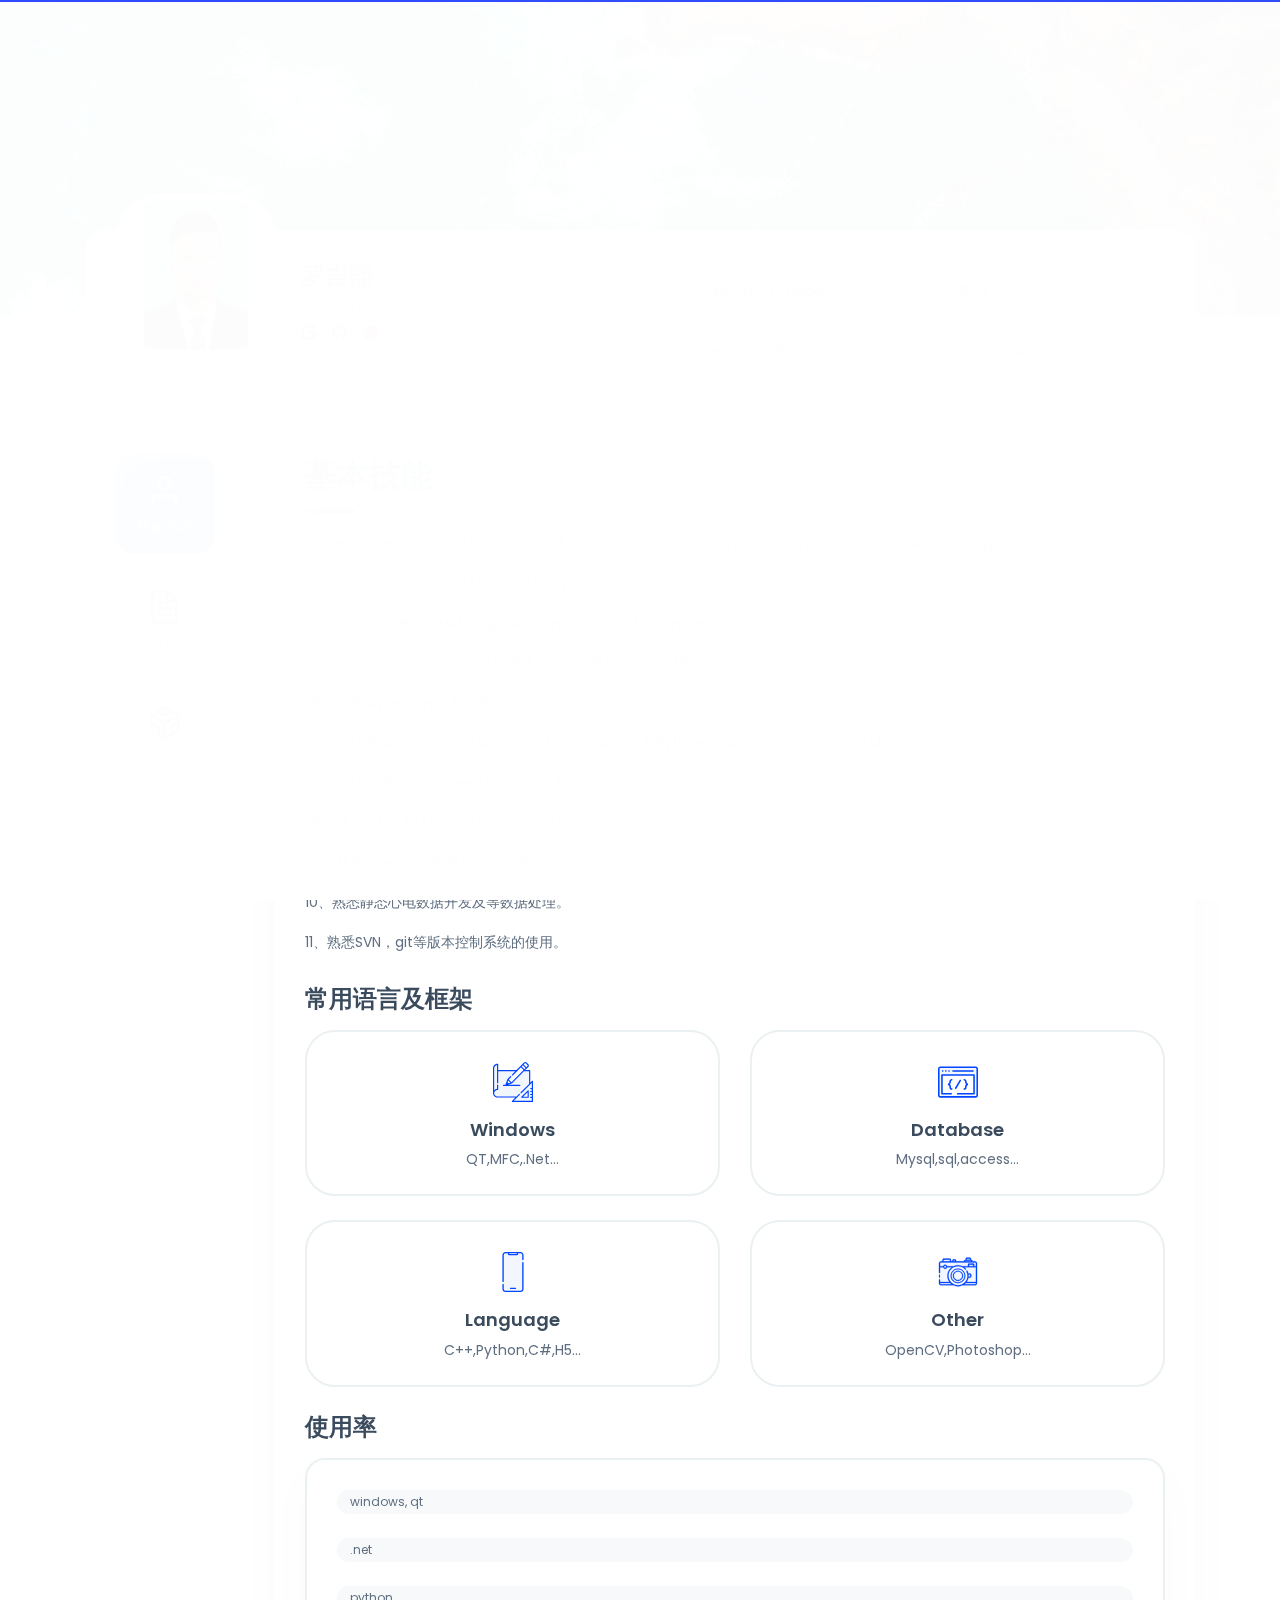
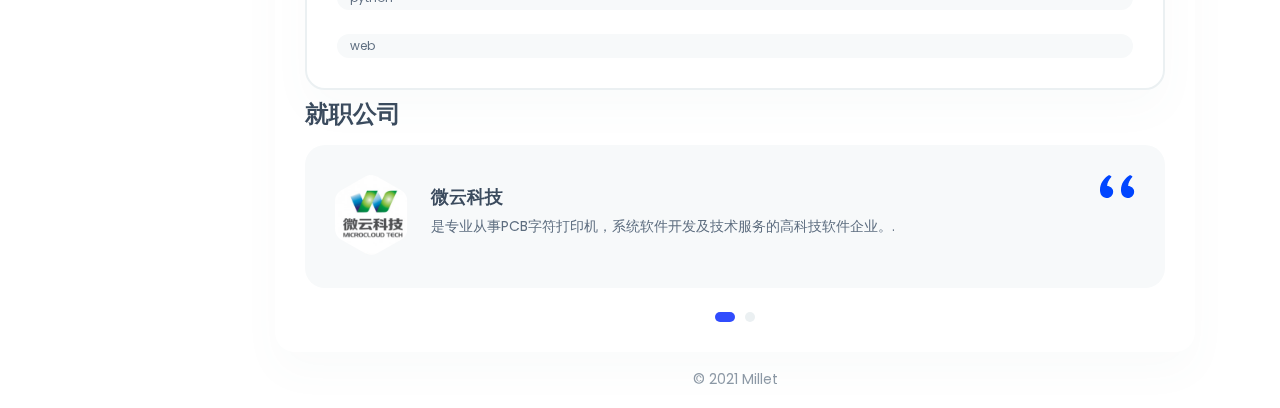
==== index.html @ 0f030f00 "update" ====
﻿<!DOCTYPE html>
<html lang="en">

<head>
    <meta charset="utf-8" />
    <title>罗吉熙的简历</title>

	<!-- Meta Data -->
	<meta http-equiv="X-UA-Compatible" content="IE=edge">
	<meta name="viewport" content="width=device-width, initial-scale=1, shrink-to-fit=no">
	<meta name="format-detection" content="telephone=no"/>
    <meta name="format-detection" content="address=no"/>
    <meta name="author" content="ArtTemplate" />
    <meta name="description" content="vCard" />

    <!-- Twitter data -->
    <meta name="twitter:card" content="summary_large_image">
    <meta name="twitter:site" content="@ArtTemplates">
    <meta name="twitter:title" content="vCard">
    <meta name="twitter:description" content="vCard">
    <meta name="twitter:image" content="assets/images/social.jpg">

    <!-- Open Graph data -->
    <meta property="og:title" content="ArtTemplate" />
    <meta property="og:type" content="website" />
    <meta property="og:url" content="your url website" />
    <meta property="og:image" content="assets/images/social.jpg" />
    <meta property="og:description" content="vCard" />
    <meta property="og:site_name" content="vCard" />

	<!-- Favicons -->
	<link rel="apple-touch-icon" sizes="144x144" href="assets/images/favicons/apple-touch-icon-144x144.png">
	<link rel="apple-touch-icon" sizes="114x114" href="assets/images/favicons/apple-touch-icon-114x114.png">
	<link rel="apple-touch-icon" sizes="72x72" href="assets/images/favicons/apple-touch-icon-72x72.png">
	<link rel="apple-touch-icon" sizes="57x57" href="assets/images/favicons/apple-touch-icon-57x57.png">
	<link rel="shortcut icon" href="assets/images/favicons/favicon.png" type="image/png">

    <!-- Styles -->
	<link rel="stylesheet" type="text/css" href="assets/styles/style.css"/>
    
    <link rel="stylesheet" type="text/css" href="assets/demo/style-demo.css"/>
	
</head>
<body>
    <!-- Preloader -->
    <div class="preloader">
	    <div class="preloader__wrap">
		    <div class="circle-pulse">
                <div class="circle-pulse__1"></div>
                <div class="circle-pulse__2"></div>
            </div>
		    <div class="preloader__progress"><span></span></div>
		</div>
	</div>

    <main class="main">
	    <!-- Header Image -->
		<div class="header-image">
		    <div class="js-parallax" style="background-image: url(assets/img/image_header.jpg);"></div>
		</div>
		
	    <div class="container gutter-top">
		    <!-- Header -->
		    <header class="header box">
			    <div class="header__left">
				    <div class="header__photo">
					    <img class="header__photo-img" src="assets/img/main-photo.svg" alt="罗吉熙头像">
					</div>
					<div class="header__base-info">
					    <h4 class="title titl--h4">罗吉熙</h4>
						<div class="status">研发工程师</div>
						<ul class="header__social">
						    <li><a href="https://gitee.com/guidoluo0521"><i class="font-icon icon-gitee"></i></a></li>
						    <li><a href="https://github.com/GuidoLuo0521"><i class="font-icon icon-my-github"></i></a></li>
							<li><a href="https://blog.csdn.net/qq_32735535"><i class="font-icon icon-csdn"></i></a></li>
						</ul>
					</div>
				</div>
				<div class="header__right">
				    <ul class="header__contact">
					    <li><span class="overhead">Email</span>447459623@qq.com</li>
						<li><span class="overhead">Phone</span>+8615823159025</li>
					</ul>
					<ul class="header__contact">
					    <li><span class="overhead">Birthday</span>1994</li>
						<li><span class="overhead">Location</span>中国重庆渝北区</li>
					</ul>
				</div>
			</header>
			
		    <div class="row sticky-parent">
			    <!-- Sidebar nav -->
                <aside class="col-12 col-md-12 col-lg-2">
				    <div class="sidebar box sticky-column">
	                    <ul class="nav">
                            <li class="nav__item"><a class="active" href="index.html"><i class="icon-user"></i>简单介绍</a></li>
							<li class="nav__item"><a href="resume.html"><i class="icon-file-text"></i>教育经历</a></li>
                            <li class="nav__item"><a href="works.html"><i class="icon-codesandbox"></i>工作经历</a></li>
							</a></li>
                        </ul>
					</div>
		        </aside>
		        
				<!-- Content -->
		        <div class="col-12 col-md-12 col-lg-10">
				    <div class="box box-content">
					    <!-- About -->
						<div class="pb-0 pb-sm-2">
							<h1 class="title title--h1 first-title title__separate">基本技能</h1>
							<p>01、熟悉windows进程/线程技术、异步通信机制及原理、内存管理，能深入理解Windows窗口，网络编程、消息机制。
							</p>
							<p>02、熟悉各种常用的数据结构如，并且了解其原理。</p>
							<p>03、熟练掌握MFC，.Net，Asp.net core，Qt，WPF，Winform等框架。
							</p>
							<p>04、熟悉常用的软件架构，设计模式，如工厂模式，适配器模式等。
							</p>
							<p>05、熟悉Mysql，sql等数据库的使用，包括触发器等。
							</p>
							<p>06、熟练掌握C++语言，C#语言，了解面向对象，了解Python，XML，JSON，CSS，HTML，JS。
							</p>
							<p>07、熟练使用VS，Qt creator等开发工具。
							</p>
							<p>08、熟悉C/S，B/S架构，MYSQL，SQL开发。
							</p>
							<p>09、熟悉opencv及图像处理二次开发。
							</p>
							<p>10、熟悉静态心电数据开发及等数据处理。
							</p>
							<p>11、熟悉SVN，git等版本控制系统的使用。
							</p>
						</div>
						
						<!-- What -->
						<div class="mt-1">
						    <h2 class="title title--h3">常用语言及框架</h2>
							<div class="row">
							    <!-- Case Item -->
							    <div class="col-12 col-lg-6">
							        <div class="case-item">
									    <img class="case-item__icon" src="assets/icons/icon-design.svg" alt="" />
										<div>
									        <h3 class="title title--h4">Windows</h3>
										    <p class="case-item__caption">QT,MFC,.Net...</p>
										</div>	
									</div>
								</div>
								
								<!-- Case Item -->
								<div class="col-12 col-lg-6">
							        <div class="case-item">
									    <img class="case-item__icon" src="assets/icons/icon-dev.svg" alt="" />
										<div>
									        <h3 class="title title--h4">Database</h3>
										    <p class="case-item__caption">Mysql,sql,access...</p>
										</div>
									</div>
								</div>
								
								<!-- Case Item -->
								<div class="col-12 col-lg-6">
								    <div class="case-item">
								        <img class="case-item__icon" src="assets/icons/icon-app.svg" alt="" />
										<div>
											<h3 class="title title--h4">Language</h3>
									        <p class="case-item__caption">C++,Python,C#,H5...</p>
										</div>
								   </div>
								</div>
								
								<!-- Case Item -->
								<div class="col-12 col-lg-6">
								    <div class="case-item">
									    <img class="case-item__icon" src="assets/icons/icon-photo.svg" alt="" />
										<div>
									        <h3 class="title title--h4">Other</h3>
										    <p class="case-item__caption">OpenCV,Photoshop...</p>
										</div>
									</div>
								</div>
							</div>	
						</div>
						
						
						<!-- Skills -->
						<div class="row">
							<div class="col-12">
								<h2 class="title title--h3">使用率</h2>
								<div class="box box__border">
									<!-- Progress -->
									<div class="progress">
										<div class="progress-bar" role="progressbar" aria-valuenow="90" aria-valuemin="0" aria-valuemax="100">
											<div class="progress-text"><span>C++</span><span>90%</span></div>
										</div>
										<div class="progress-text"><span>windows, qt</span></div>
									</div>

									<!-- Progress -->
									<div class="progress">
										<div class="progress-bar" role="progressbar" aria-valuenow="75" aria-valuemin="0" aria-valuemax="100">
											<div class="progress-text"><span>C#</span><span>75%</span></div>
										</div>
										<div class="progress-text"><span>.net</span></div>
									</div>

									<!-- Progress -->
									<div class="progress">
										<div class="progress-bar" role="progressbar" aria-valuenow="60" aria-valuemin="0" aria-valuemax="100">
											<div class="progress-text"><span>python</span><span>60%</span></div>
										</div>
										<div class="progress-text"><span>python</span></div>
									</div>

									<!-- Progress -->
									<div class="progress">
										<div class="progress-bar" role="progressbar" aria-valuenow="60" aria-valuemin="0" aria-valuemax="100">
											<div class="progress-text"><span>html,css,js</span><span>60%</span></div>
										</div>
										<div class="progress-text"><span>web</span></div>
									</div>

								</div>
							</div>
						</div>
					
						
						<!-- Testimonials -->
						<div class="mt-2">
						    <h2 class="title title--h3">就职公司</h2>
						    <div class="swiper-container js-carousel-review">
                                <div class="swiper-wrapper">
								    <!-- Item review -->
                                    <div class="swiper-slide review-item">
										<svg class="avatar avatar--80" viewBox="0 0 84 84">
                                            <g class="avatar__hexagon">
                                                <image xlink:href="assets/img/weiyun.png" height="100%" width="100%" />
                                            </g>
                                        </svg>
										<div class="review-item__textbox">
											<h4 class="title title--h5">微云科技</h4>
											<p class="review-item__caption">是专业从事PCB字符打印机，系统软件开发及技术服务的高科技软件企业。.</p>
									    </div>
									</div>
									
									<!-- Item review -->
                                    <div class="swiper-slide review-item">
										<svg class="avatar avatar--80" viewBox="0 0 84 84">
                                            <g class="avatar__hexagon">
                                                <image xlink:href="assets/img/koanruler.png" height="100%" width="100%" />
                                            </g>
                                        </svg>
										<div class="review-item__textbox">
											<h4 class="title title--h5">康如来科技</h4>
											<p class="review-item__caption">专注于医疗设备开发、制造、销售和服务的高科技企业，国家认定的双软企业，是重庆国家生物产业基地核心企业、重庆医疗器械产业技术创新战略联盟成员单位、中国远程心电监护联盟发起单位。</p>
										</div>
									</div>

                                </div>
    
                                <div class="swiper-pagination"></div>
                            </div>
						</div>
					
					</div>
					
					<!-- Footer -->
					<footer class="footer">© 2021 Millet</footer>
		        </div>
			</div>
		</div>	
    </main>

    <!-- SVG masks -->
    <svg class="svg-defs">
        <clipPath id="avatar-box">
            <path d="M1.85379 38.4859C2.9221 18.6653 18.6653 2.92275 38.4858 1.85453 56.0986.905299 77.2792 0 94 0c16.721 0 37.901.905299 55.514 1.85453 19.821 1.06822 35.564 16.81077 36.632 36.63137C187.095 56.0922 188 77.267 188 94c0 16.733-.905 37.908-1.854 55.514-1.068 19.821-16.811 35.563-36.632 36.631C131.901 187.095 110.721 188 94 188c-16.7208 0-37.9014-.905-55.5142-1.855-19.8205-1.068-35.5637-16.81-36.63201-36.631C.904831 131.908 0 110.733 0 94c0-16.733.904831-37.9078 1.85379-55.5141z"/>
        </clipPath>
        <clipPath id="avatar-hexagon">
             <path d="M0 27.2891c0-4.6662 2.4889-8.976 6.52491-11.2986L31.308 1.72845c3.98-2.290382 8.8697-2.305446 12.8637-.03963l25.234 14.31558C73.4807 18.3162 76 22.6478 76 27.3426V56.684c0 4.6805-2.5041 9.0013-6.5597 11.3186L44.4317 82.2915c-3.9869 2.278-8.8765 2.278-12.8634 0L6.55974 68.0026C2.50414 65.6853 0 61.3645 0 56.684V27.2891z"/>
        </clipPath>		
    </svg>
	
    <div class="back-to-top"></div>
    
	 
	
	<!-- JavaScripts -->
	<script src="assets/js/jquery-3.4.1.min.js"></script>
	<script src="assets/js/plugins.min.js"></script>
    <script src="assets/js/common.js"></script>
	
	<script src="assets/demo/plugins-demo.js"></script>
</body>
</html>
---- assets/styles/style.css ----
/* ------------------------------------------------
 Author: ArtStyles (Art)
 更多模板：http://www.bootstrapmb.com/
 Template Name: vCard 3
 version: 1.0.0
------------------------------------------------ */
/* ------------------------------------------------

 - General Styles
 - Typography
 - Preloader
 - Form
 - Button
 - Preloader
 - Header
 - Sections
 - Navbar
 - Footer
 - Cases
 - Clients
 - Contact
 - Single post
 - Footer
 - Contact
 - Portfolio
 - News
 - Single news
 - Testimonials
 - Timeline
 - Other
 
------------------------------------------------ */
@import url(vendors/bootstrap.min.css);
@import url(vendors/swiper.min.css);
@import url(../icons/style.css);
@import url("https://fonts.googleapis.com/css2?family=Poppins:ital,wght@0,400;0,500;0,600;1,400;1,500;1,600&display=swap");
/* -----------------------------------------------------------------
    - General Styles
----------------------------------------------------------------- */
*,
::before,
::after {
  background-repeat: no-repeat;
  box-sizing: border-box;
}

html {
  font-size: 1rem;
  -webkit-overflow-scrolling: touch;
  -webkit-box-sizing: border-box;
  box-sizing: border-box;
  -ms-overflow-x: hidden;
}

body, html {
  -webkit-text-size-adjust: 100%;
}

body {
  background: linear-gradient(145.44deg, #F2F4FA 0%, #FAFBFC 100%);
  background-repeat: no-repeat;
  background-attachment: fixed;
  color: #5E6E80;
  font-family: "Poppins", sans-serif;
  font-weight: 400;
  font-size: 0.875rem;
  line-height: 1.7;
  min-height: 100vh;
  overflow-x: hidden;
  -ms-overflow-style: scrollbar;
  -webkit-font-smoothing: antialiased;
}
@media only screen and (max-width: 580px) {
  body {
    line-height: 1.6;
  }
}

html.is-scroll-disabled body {
  height: 100vh;
  overflow: hidden;
}

@media all and (-ms-high-contrast: none), (-ms-high-contrast: active) {
  html.is-scroll-disabled {
    overflow: hidden;
  }
}
.no-scroll {
  overflow: hidden;
  -ms-overflow-style: none;
}

.no-scroll-height {
  overflow-x: hidden;
}

.svg-defs {
  position: absolute;
  height: 0;
  width: 0;
}

.bg-triangles {
  background-image: url(../images/triangles-top.svg), url(../images/triangles-bottom.svg), linear-gradient(145.44deg, #F2F4FA 0%, #FAFBFC 100%);
  background-position: left top, right bottom;
  background-repeat: no-repeat;
  background-size: inherit;
}
@media only screen and (max-width: 580px) {
  .bg-triangles {
    background-size: contain;
  }
}

/* -----------------------------------------------------------------
    - Typography
----------------------------------------------------------------- */
h1, h2, h3, h4, h5, h6 {
  color: #3B4B5E;
  font-family: "Poppins", sans-serif;
  font-weight: 600;
  line-height: 1.3;
}

.title--h1 {
  font-size: 2rem;
  margin-bottom: 1.3rem;
}
@media only screen and (max-width: 580px) {
  .title--h1 {
    font-size: 1.75rem;
    margin-bottom: 1rem;
  }
}
.title--h2 {
  font-size: 1.625rem;
}
@media only screen and (max-width: 580px) {
  .title--h2 {
    font-size: 1.375rem;
  }
}
.title--h3 {
  font-size: 1.5rem;
  margin-bottom: 1rem;
}
@media only screen and (max-width: 580px) {
  .title--h3 {
    font-size: 1.125rem;
  }
}
.title--h4 {
  font-size: 1.125rem;
}
@media only screen and (max-width: 580px) {
  .title--h4 {
    font-size: 1rem;
  }
}
.title--h5 {
  font-size: 1rem;
}
@media only screen and (max-width: 580px) {
  .title--h5 {
    font-size: 0.875rem;
  }
}
.title--h6 {
  font-size: 0.875rem;
}
@media only screen and (max-width: 580px) {
  .title--h6 {
    font-size: 0.75rem;
  }
}
.title--tone {
  color: #304CFD;
}
.title-icon {
  margin-right: 0.5rem;
  margin-top: -0.25rem;
  height: 1.875rem;
  width: 1.875rem;
}
@media only screen and (max-width: 580px) {
  .title-icon {
    height: 1.5625rem;
    width: 1.875rem;
  }
}
.title__separate {
  margin-bottom: 2.3125rem;
  position: relative;
}
.title__separate::before, .title__separate::after {
  content: '';
  background-color: #304CFD;
  border-radius: 0.5rem;
  height: 5px;
  position: absolute;
  bottom: -18px;
  left: 0;
  width: 3.125rem;
  z-index: 1;
}
.title__separate::after {
  background-color: #FF965D;
  width: 1rem;
}
@media only screen and (max-width: 580px) {
  .title__separate {
    margin-bottom: 1.5625rem;
  }
  .title__separate::before, .title__separate::after {
    height: 0.1875rem;
    bottom: -0.625rem;
  }
  .title__separate::before {
    width: 3rem;
  }
  .title__separate::after {
    width: 1rem;
  }
}

.weight--400 {
  font-weight: 400;
}
.weight--500 {
  font-weight: 500;
}
.weight--600 {
  font-weight: 600;
}

.overhead {
  color: rgba(94, 110, 128, 0.8);
  font-size: 0.75rem;
  display: block;
  text-transform: uppercase;
}

.block-quote {
  font-size: 1.25rem;
  font-weight: 400;
  font-style: italic;
  margin: 1.8125rem 0;
  position: relative;
  line-height: 1.6;
}
@media only screen and (max-width: 991px) {
  .block-quote {
    padding-left: 3.75rem;
  }
}
@media only screen and (max-width: 580px) {
  .block-quote {
    font-size: 1.125rem;
    margin: 0.625rem 0 1.25rem;
    padding-left: 0;
    padding-top: 2.5rem;
  }
}
.block-quote::before {
  background-image: url(../icons/icon-quote.svg);
  background-repeat: no-repeat;
  background-position: center;
  background-size: contain;
  content: '';
  height: 2.125rem;
  margin: 0 auto;
  position: absolute;
  top: 0;
  left: -54px;
  width: 2.125rem;
}
@media only screen and (max-width: 991px) {
  .block-quote::before {
    left: 0;
  }
}
@media only screen and (max-width: 580px) {
  .block-quote::before {
    right: 0;
  }
}
.block-quote__author {
  font-size: 0.875rem;
  font-style: normal;
  display: block;
  margin-top: 0.625rem;
  padding-left: 3rem;
  position: relative;
}
@media only screen and (max-width: 580px) {
  .block-quote__author {
    font-size: 0.875rem;
    margin-top: 0;
    padding-left: 2rem;
  }
}
.block-quote__author::before {
  content: '';
  background-color: #5E6E80;
  height: 1px;
  margin-bottom: auto;
  margin-top: auto;
  position: absolute;
  top: 0;
  bottom: 0;
  left: 0;
  width: 2rem;
}
@media only screen and (max-width: 580px) {
  .block-quote__author::before {
    width: 1rem;
  }
}

a {
  color: #304CFD;
  cursor: pointer;
  text-decoration: none;
  -webkit-text-decoration-skip: objects;
  transition: color 0.3s cubic-bezier(0.72, 0.16, 0.345, 0.875);
}
a:hover {
  color: #304CFD;
  outline: none;
  text-decoration: underline;
}
a.decoration--none {
  text-decoration: none;
}

img {
  max-width: 100%;
  -webkit-user-select: none;
  -moz-user-select: none;
  -ms-user-select: none;
  user-select: none;
}

iframe {
  background-color: #5E6E80;
  border: 0;
  display: block;
  height: 100%;
  width: 100%;
}

.cover {
  border-radius: 0.375rem;
  object-fit: cover;
  object-position: center;
  font-family: 'object-fit: cover; object-position: center;';
  height: 100%;
  width: 100%;
}
@media only screen and (max-width: 580px) {
  .cover {
    border-radius: 0.25rem;
  }
}

::-moz-selection {
  background: transparent;
  color: #304CFD;
}

::selection {
  background: transparent;
  color: #304CFD;
}

/* -----------------------------------------------------------------
    - Form
----------------------------------------------------------------- */
.form-control, .textarea, select,
.custom-select {
  background-color: #F7F9FA;
  border: 2px solid #F7F9FA;
  border-radius: 1.25rem;
  box-shadow: none;
  color: #5E6E80;
  font-size: inherit;
  height: auto;
  padding: 0.875rem 1.375rem 0.8125rem;
  position: relative;
  width: 100%;
  -webkit-appearance: none;
  -moz-appearance: none;
  appearance: none;
}
@media only screen and (max-width: 580px) {
  .form-control, .textarea, select,
  .custom-select {
    padding: 0.8125rem 1.375rem 0.75rem;
  }
}

.form-control:focus, .textarea:focus, select:focus,
.custom-select:focus {
  background-color: #fff;
  border: 2px solid rgba(141, 153, 166, 0.2);
  color: #5E6E80;
  box-shadow: none;
  outline: none;
}

.form-control {
  line-height: inherit;
}
@media all and (-ms-high-contrast: none), (-ms-high-contrast: active) {
  .form-control {
    line-height: 0;
  }
}
.form-control__icon {
  padding-left: 3.375rem;
}
@media only screen and (max-width: 580px) {
  .form-control__icon {
    padding-left: 2.8125rem;
  }
}

.textarea {
  border-radius: 1.25rem;
  display: block;
  padding: 0.8125rem 1.1875rem;
  resize: none;
}

.form-group {
  margin-bottom: 2rem;
  position: relative;
}
@media only screen and (max-width: 580px) {
  .form-group {
    margin-bottom: 1.6875rem;
  }
}
.form-group .font-icon {
  color: #5E6E80;
  font-size: 1.125rem;
  margin: auto 0;
  position: absolute;
  top: 0;
  bottom: 0;
  left: 38px;
  height: 1rem;
  width: 1rem;
  z-index: 1;
}
@media only screen and (max-width: 580px) {
  .form-group .font-icon {
    font-size: 1rem;
    left: 2.125rem;
  }
}

.help-block {
  position: absolute;
  font-size: 0.75rem;
  line-height: 1.4;
  padding-top: 0.3125rem;
  padding-left: 0.375rem;
}
@media only screen and (max-width: 580px) {
  .help-block {
    font-size: 0.6875rem;
  }
}

.with-errors {
  color: #FF3D57;
}

.has-error input,
.has-error textarea,
.has-error input:focus,
.has-error textarea:focus {
  border-color: #FF3D57;
}

#validator-contact {
  font-size: 0.875rem;
  margin-top: 1rem;
}

.form-control::-webkit-input-placeholder {
  color: #8D99A6;
}

.form-control::-moz-placeholder {
  color: #8D99A6;
}

.form-control:-ms-input-placeholder {
  color: #8D99A6;
}

.form-control::-ms-input-placeholder {
  color: #8D99A6;
}

.form-control::placeholder {
  color: #8D99A6;
}

input:invalid,
textarea:invalid {
  outline: none !important;
}

.custom-control-input:focus ~ .custom-control-label::before {
  box-shadow: 0 0 0 0.2rem rgba(48, 76, 253, 0.25);
}
.custom-control-input:focus:not(:checked) ~ .custom-control-label::before {
  border-color: #304CFD;
}
.custom-control-input:not(:disabled):active ~ .custom-control-label::before {
  border-color: #fff;
  background-color: transparent;
}
.custom-control-input:checked ~ .custom-control-label::before {
  border-color: #304CFD;
  background-color: #304CFD;
}

.custom-control-label {
  line-height: 1.55;
  padding-left: 0.5rem;
}
.custom-control-label::before {
  background-color: transparent;
  border: 1px solid #5E6E80;
}

select,
.custom-select {
  background: url("data:image/svg+xml,%3csvg xmlns='http://www.w3.org/2000/svg' viewBox='0 0 4 5'%3e%3cpath fill='%23fff' d='M2 0L0 2h4zm0 5L0 3h4z'/%3e%3c/svg%3e") no-repeat right 0.1rem center/10px 16px;
}
select option,
.custom-select option {
  color: #5E6E80;
}

.dropdown-menu {
  border: 0;
  border-radius: 12px;
  box-shadow: 0 0.5rem 2.5rem rgba(94, 110, 128, 0.25);
  color: #5E6E80;
  font-size: 0.9375rem;
}
.dropdown-menu::before {
  content: '';
  border-left: 0.375rem solid transparent;
  border-right: 0.375rem solid transparent;
  border-bottom: 0.375rem solid #fff;
  height: 0;
  position: absolute;
  top: -6px;
  left: 18px;
  width: 0;
}
.dropdown.dropup .dropdown-menu::before {
  border-left: 0.375rem solid transparent;
  border-right: 0.375rem solid transparent;
  border-top: 0.375rem solid #fff;
  border-bottom: 0.375rem solid transparent;
  top: auto;
  bottom: -0.75rem;
}

.tooltip-inner {
  max-width: 12.5rem;
  padding: 0.25rem 0.625rem 0.25rem;
  background-color: #5E6E80;
  border-radius: 0.25rem;
  box-shadow: 0 1rem 2rem rgba(94, 110, 128, 0.25), 0 0.125rem 1rem rgba(94, 110, 128, 0.5);
}
.tooltip.show {
  opacity: 1;
}

.bs-tooltip-top .arrow::before,
.bs-tooltip-auto[x-placement^="top"] .arrow::before {
  border-width: 0.3125rem 0.3125rem 0;
  border-top-color: #5E6E80;
}

.bs-tooltip-right .arrow::before,
.bs-tooltip-auto[x-placement^="right"] .arrow::before {
  border-width: 0.3125rem 0.3125rem 0.3125rem 0;
  border-right-color: #5E6E80;
}

.bs-tooltip-left .arrow::before,
.bs-tooltip-auto[x-placement^="left"] .arrow::before {
  border-width: 0.3125rem 0 0.3125rem 0.3125rem;
  border-left-color: #5E6E80;
}

.bs-tooltip-bottom .arrow::before,
.bs-tooltip-auto[x-placement^="bottom"] .arrow::before {
  border-width: 0 0.3125rem 0.3125rem;
  border-bottom-color: #5E6E80;
}

@media only screen and (min-width: 580px) {
  .pt-sm-6 {
    padding-top: 5rem;
  }
}

.btn {
  background-image: linear-gradient(142.17deg, #3086FF 6.66%, #304CFD 91.48%);
  box-shadow: inset -0.25rem -0.25rem 0.3125rem rgba(0, 0, 0, 0.1), inset 0.25rem 0.25rem 0.3125rem rgba(255, 255, 255, 0.23);
  border-radius: 20px;
  border: 0;
  color: #fff;
  cursor: pointer;
  font-size: 1rem;
  font-weight: 400;
  line-height: 1;
  height: 3.5rem;
  padding: 0 1.5rem;
  position: relative;
  transition: .4s ease-in-out;
  white-space: nowrap;
}
.btn:hover {
  color: #fff;
  box-shadow: none;
  opacity: .9;
}
.btn .font-icon {
  margin-right: 0.375rem;
}
.btn.disabled {
  pointer-events: none;
}
.btn.disabled:hover {
  opacity: .9;
}
.btn.disabled:hover {
  opacity: .9;
}

button:focus {
  outline: none;
}

/* -----------------------------------------------------------------
    - Preloader
----------------------------------------------------------------- */
.preloader {
  display: flex;
  align-items: center;
  justify-content: center;
  background-color: #fff;
  position: fixed;
  top: 0;
  left: 0;
  width: 100%;
  height: 100%;
  overflow: hidden;
  text-align: center;
  z-index: 1106;
  opacity: 1;
}
.preloader > * {
  min-width: 0;
}
.preloader__wrap {
  width: 100%;
  max-width: 9.375rem;
}
.preloader__progress {
  background: #fff;
  height: 0.125rem;
  position: absolute;
  top: 0;
  left: 0;
  overflow: hidden;
  width: 100%;
}
.preloader__progress span {
  background: #304CFD;
  position: absolute;
  top: 0;
  left: 0;
  height: 100%;
  width: 0;
}

.circle-pulse > * {
  position: absolute;
  top: 50%;
  left: 50%;
  border-radius: 50%;
  box-sizing: border-box;
  transform: scale(0);
  animation: pulse 1.6s linear infinite;
}

.circle-pulse__1 {
  width: 6rem;
  height: 6rem;
  margin-top: -3rem;
  margin-left: -3rem;
  background-color: #304CFD;
}

.circle-pulse__2 {
  width: 4.8rem;
  height: 4.8rem;
  margin-top: -2.4rem;
  margin-left: -2.4rem;
  background-color: rgba(48, 76, 253, 0.7);
  animation-delay: -0.8s;
}

@keyframes pulse {
  0% {
    transform: scale(0, 0);
    opacity: 1;
  }
  100% {
    transform: scale(1, 1);
    opacity: 0;
  }
}
/* -----------------------------------------------------------------
    - Header
----------------------------------------------------------------- */
.header-image {
  height: 19.75rem;
  position: absolute;
  top: 0;
  left: 0;
  width: 100%;
}

.header {
  display: flex;
  margin-bottom: 1.875rem;
}
.header > * {
  min-width: 0;
}
@media only screen and (max-width: 991px) {
  .header {
    flex-direction: column;
  }
}
@media only screen and (max-width: 580px) {
  .header {
    margin-bottom: 0.9375rem;
  }
}
.header__left {
  display: flex;
  align-items: start;
  flex: 0 0 50%;
  padding-right: 1.875rem;
  position: relative;
}
.header__left > * {
  min-width: 0;
}
.header__left::before {
  content: '';
  background-color: #EBF0F2;
  position: absolute;
  top: 0;
  right: 0;
  bottom: 0;
  height: 100%;
  width: 1px;
}
@media only screen and (max-width: 991px) {
  .header__left {
    align-items: center;
    flex-direction: column;
    padding-right: 0;
    padding-bottom: 1.25rem;
    text-align: center;
  }
  .header__left::before {
    position: absolute;
    top: auto;
    right: 0;
    bottom: 0;
    height: 1px;
    width: 100%;
  }
}
.header__right {
  display: flex;
  align-items: start;
  flex: 0 0 50%;
  padding-left: 1.875rem;
}
.header__right > * {
  min-width: 0;
}
@media only screen and (max-width: 991px) {
  .header__right {
    padding-left: 0;
    padding-top: 1.875rem;
  }
  .header__right ul:first-child {
    padding: 0;
  }
}
@media only screen and (max-width: 580px) {
  .header__right {
    flex-direction: column;
    padding-top: 1.5rem;
  }
}
.header__photo {
  background-color: #fff;
  border: 0.375rem solid #fff;
  border-radius: 2.9375rem;
  box-shadow: 0 0.5rem 1.5rem rgba(0, 0, 0, 0.05);
  margin-top: -4.125rem;
  height: 10.125rem;
  overflow: hidden;
  width: 10.125rem;
}
@media only screen and (max-width: 991px) {
  .header__photo {
    margin-top: -5rem;
    margin-bottom: 1.25rem;
  }
}
.header__photo-img {
  height: 100%;
  width: 100%;
}
.header__base-info {
  margin-left: 1.5rem;
}
@media only screen and (max-width: 991px) {
  .header__base-info {
    margin-left: 0;
  }
}
.header__base-info .title {
  margin-bottom: 0.125rem;
}
.header__social {
  display: flex;
  align-items: center;
  font-size: 1rem;
  list-style: none;
  margin-top: 0.5rem;
  margin-bottom: 0;
  padding: 0;
}
.header__social > * {
  min-width: 0;
}
.header__social li {
  margin-right: 1rem;
}
.header__social li:last-child {
  margin-right: 0;
}
.header__social a {
  color: #5E6E80;
  text-decoration: none;
}
.header__social a:hover {
  color: #304CFD;
}
@media only screen and (max-width: 991px) {
  .header__social {
    justify-content: center;
  }
}
.header__contact {
  list-style: none;
  margin-bottom: 0;
  width: 50%;
}
@media only screen and (max-width: 991px) {
  .header__contact:first-child {
    padding: 0;
    margin-bottom: 1rem;
  }
}
@media only screen and (max-width: 580px) {
  .header__contact {
    padding: 0;
    width: 100%;
  }
  .header__contact:first-child {
    margin-bottom: 0.75rem;
  }
}
.header__contact li {
  margin-bottom: 1rem;
  word-break: break-all;
}
@media only screen and (max-width: 580px) {
  .header__contact li {
    margin-bottom: 0.75rem;
  }
}
.header__contact li:last-child {
  margin-bottom: 0;
}

.status {
  font-size: 0.875rem;
  display: inline-flex;
  align-items: center;
}
.status > * {
  min-width: 0;
}

/* -----------------------------------------------------------------
    - Sections
----------------------------------------------------------------- */
.box {
  background-color: #fff;
  border-radius: 20px;
  box-shadow: 0px 20px 40px rgba(103, 118, 128, 0.03);
  padding: 1.875rem;
  position: relative;
  transition: box-shadow .3s ease-in-out;
}
@media only screen and (max-width: 580px) {
  .box {
    padding: 1rem;
  }
}
.box__border {
  border: 2px solid #EBF0F2;
  border-radius: 20px;
}
@media only screen and (max-width: 580px) {
  .box__border {
    border-radius: 13.3333333333px;
    padding: 1rem;
  }
}

@media only screen and (max-width: 991px) {
  .box-content {
    border-radius: 0 0 20px 20px;
  }
}
@media only screen and (max-width: 580px) {
  .box-content {
    border-radius: 13.3333333333px;
  }
}

.js-image {
  background-size: cover;
  background-position: center;
  height: 100%;
  width: 100%;
}

.overlay {
  position: relative;
}
.overlay::before, .overlay--45::before, .overlay--80::before {
  content: '';
  background-color: rgba(46, 47, 54, 0.8);
  position: absolute;
  top: 0;
  left: 0;
  height: 100%;
  width: 100%;
  z-index: 2;
}
.overlay--45::before {
  background-color: rgba(46, 47, 54, 0.45);
}
.overlay--80::before {
  background-color: rgba(46, 47, 54, 0.8);
}

.gutter-top {
  padding-top: 14.375rem;
}
@media only screen and (max-width: 580px) {
  .gutter-top {
    padding-top: 8.125rem;
  }
}
.gutter-top-100 {
  padding-top: 6.25rem;
}
@media only screen and (max-width: 580px) {
  .gutter-top-100 {
    padding-top: 8.125rem;
  }
}

.avatar {
  display: block;
  height: 100%;
  width: 100%;
}
.avatar--180 {
  max-height: 11.25rem;
  max-width: 11.25rem;
  height: 11.25rem;
  width: 11.25rem;
}
@media only screen and (max-width: 991px) {
  .avatar--180 {
    max-height: 12.5rem;
    max-width: 12.5rem;
    height: 12.5rem;
    width: 12.5rem;
  }
}
.avatar--80 {
  max-height: 5rem;
  max-width: 5rem;
}
@media only screen and (max-width: 580px) {
  .avatar--80 {
    max-height: 4.5454545455rem;
    max-width: 4.5454545455rem;
  }
}
.avatar--60 {
  max-height: 3.75rem;
  max-width: 3.75rem;
}
@media only screen and (max-width: 580px) {
  .avatar--60 {
    max-height: 2.8195488722rem;
    max-width: 2.8195488722rem;
  }
}
.avatar__box {
  -webkit-clip-path: url(#avatar-box);
  clip-path: url(#avatar-box);
}
.avatar__hexagon {
  -webkit-clip-path: url(#avatar-hexagon);
  clip-path: url(#avatar-hexagon);
}
.avatar image {
  height: 100%;
  width: 100%;
}

.social {
  line-height: 0;
  margin-top: 1.5rem;
  margin-bottom: 1.375rem;
}
.social__link {
  color: #3B4B5E;
  display: inline-block;
  font-size: 0.875rem;
  margin-left: 0.8125rem;
  text-decoration: none;
}
.social__link:hover {
  cursor: pointer;
  text-decoration: none;
}
.social__link:first-child {
  margin-left: 0;
}

/* -----------------------------------------------------------------
    - Navbar
----------------------------------------------------------------- */
.sidebar {
  transition: all .3s ease-in-out;
}
@media only screen and (max-width: 1200px) {
  .sidebar {
    padding: 1.5rem;
  }
}
@media only screen and (max-width: 991px) {
  .sidebar {
    border-bottom: 1px solid #EBF0F2;
    border-radius: 20px 20px 0 0;
    padding: 1.875rem;
  }
}
@media only screen and (max-width: 580px) {
  .sidebar {
    border-bottom: 0;
    border-radius: 0;
    box-shadow: 0px 20px 40px rgba(103, 118, 128, 0.2);
    padding: 0.5rem 0.9375rem;
    position: fixed;
    top: 0;
    left: 0;
    width: 100%;
    z-index: 10;
  }
}
.sidebar.is_stuck {
  margin-top: 1.875rem;
  z-index: 1;
}

@media only screen and (max-width: 991px) {
  .nav {
    justify-content: space-between;
  }
}
@media only screen and (max-width: 580px) {
  .nav {
    justify-content: center;
  }
}
.nav__item {
  display: block;
  height: 6.25rem;
  margin-bottom: 1rem;
  text-align: center;
  text-transform: uppercase;
  width: 100%;
}
.nav__item:last-child {
  margin-bottom: 0;
}
@media only screen and (max-width: 1200px) {
  .nav__item {
    height: 5.125rem;
  }
}
@media only screen and (max-width: 991px) {
  .nav__item {
    margin-bottom: 0;
    width: calc(20% - 1rem);
  }
}
@media only screen and (max-width: 768px) {
  .nav__item {
    width: calc(20% - .5rem);
  }
}
@media only screen and (max-width: 580px) {
  .nav__item {
    height: auto;
    width: calc(20% - 0rem);
  }
}
.nav__item a {
  background-color: #F7F9FA;
  border-radius: 1.25rem;
  color: #5E6E80;
  font-size: 0.875rem;
  font-weight: 500;
  display: flex;
  flex-direction: column;
  align-items: center;
  justify-content: center;
  height: 100%;
  position: relative;
  text-decoration: none;
  transition: all 0s;
}
.nav__item a > * {
  min-width: 0;
}
.nav__item a:hover {
  color: #304CFD;
}
@media only screen and (max-width: 1200px) {
  .nav__item a {
    border-radius: 1rem;
    font-size: 0.75rem;
  }
}
@media only screen and (max-width: 768px) {
  .nav__item a {
    font-size: 0.6875rem;
  }
}
@media only screen and (max-width: 580px) {
  .nav__item a {
    background-color: transparent;
  }
}
.nav__item a.active {
  background-image: linear-gradient(142.17deg, #3086FF 6.66%, #304CFD 91.48%);
  box-shadow: inset -0.25rem -0.25rem 0.3125rem rgba(0, 0, 0, 0.1), inset 0.25rem 0.25rem 0.3125rem rgba(255, 255, 255, 0.23);
  color: #fff;
}
.nav__item a.active:hover {
  color: #fff;
}
@media only screen and (max-width: 580px) {
  .nav__item a.active {
    background-image: none;
    box-shadow: none;
    color: #304CFD;
  }
  .nav__item a.active:hover {
    color: #304CFD;
  }
  .nav__item a.active::before {
    content: '';
    background-color: #304CFD;
    height: 0.125rem;
    position: absolute;
    bottom: -8px;
    left: 0;
    width: 100%;
  }
}
.nav__item [class^="icon-"] {
  display: block;
  font-size: 2.25rem;
  margin-top: 0.25rem;
  margin-bottom: 0.5rem;
}
@media only screen and (max-width: 1200px) {
  .nav__item [class^="icon-"] {
    font-size: 1.75rem;
    margin-bottom: 0.25rem;
  }
}
@media only screen and (max-width: 768px) {
  .nav__item [class^="icon-"] {
    font-size: 1.5rem;
  }
}
@media only screen and (max-width: 580px) {
  .nav__item [class^="icon-"] {
    font-size: 1.0625rem;
    margin-top: 0.375rem;
  }
}

/* -----------------------------------------------------------------
    - Footer
----------------------------------------------------------------- */
.footer {
  color: #8D99A6;
  font-size: 0.875rem;
  padding-top: 1rem;
  padding-bottom: 1rem;
  text-align: center;
}
@media only screen and (max-width: 580px) {
  .footer {
    padding-top: 0.5rem;
    padding-bottom: 0.5rem;
  }
}

/* -----------------------------------------------------------------
    - Cases
----------------------------------------------------------------- */
.case-item {
  border: 2px solid #EBF0F2;
  border-radius: calc(20px + 10px);
  display: flex;
  flex-direction: column;
  align-items: center;
  height: calc(100% - 24px);
  margin-bottom: 1.5rem;
  padding: 1.875rem 1.875rem 1.5rem;
  position: relative;
  text-align: center;
}
.case-item > * {
  min-width: 0;
}
@media only screen and (max-width: 991px) {
  .case-item {
    height: calc(100% - 20px);
  }
}
@media only screen and (max-width: 580px) {
  .case-item {
    border-radius: 13.3333333333px;
    height: calc(100% - 15px);
    margin-bottom: 0.9375rem;
    padding: 1rem;
    text-align: center;
  }
}
@media screen and (-ms-high-contrast: active), (-ms-high-contrast: none) {
  .case-item {
    display: block;
  }
}
.case-item__icon {
  height: 2.5rem;
  width: 2.5rem;
  margin-bottom: 1rem;
}
@media only screen and (max-width: 580px) {
  .case-item__icon {
    margin-bottom: 0.8125rem;
  }
}
.case-item div {
  flex: 1;
}
.case-item__caption {
  line-height: 1.5;
}
@media only screen and (max-width: 580px) {
  .case-item__caption {
    font-size: 0.8125rem;
    line-height: 1.4;
  }
}
.case-item__caption:last-child {
  margin-bottom: 0;
}

/* -----------------------------------------------------------------
    - Clients
----------------------------------------------------------------- */
.js-carousel-clients {
  padding-top: 0.5rem;
  padding-bottom: 1rem;
}
@media only screen and (max-width: 991px) {
  .js-carousel-clients {
    padding-bottom: 0;
  }
}
@media only screen and (max-width: 580px) {
  .js-carousel-clients .swiper-slide {
    text-align: center;
  }
}

/* -----------------------------------------------------------------
    - Contact
----------------------------------------------------------------- */
@media only screen and (max-width: 768px) {
  .contact-form .btn {
    width: 100%;
  }
}

.map {
  background-color: #F7F9FA;
  border-radius: 13.3333333333px;
  height: 23.75rem;
  margin-bottom: 2rem;
  position: relative;
  direction: ltr;
}
@media only screen and (max-width: 580px) {
  .map {
    height: 15.625rem;
    margin-bottom: 1.25rem;
  }
}

.popover-map-title {
  color: #3B4B5E;
  font-size: 1.125rem;
  margin-top: 0.1875rem;
  margin-bottom: 0.5rem;
}
.popover-map-caption {
  color: #5E6E80;
  font-weight: 400;
}

#marker {
  background-image: url("../images/icon-map-pic.svg");
  background-size: cover;
  width: 3.125rem;
  height: 3.125rem;
  cursor: pointer;
}

/* -----------------------------------------------------------------
    - Portfolio
----------------------------------------------------------------- */
.gutter-sizer {
  width: 1.875rem;
}

.gallery-grid {
  display: flex;
}
.gallery-grid > * {
  min-width: 0;
}
.gallery-grid__item {
  margin-bottom: 1.25rem;
  width: calc(33% - 18px);
}
@media only screen and (max-width: 991px) {
  .gallery-grid__item {
    width: calc(50% - 16px);
  }
}
@media only screen and (max-width: 768px) {
  .gallery-grid__item {
    width: 100%;
  }
  .gallery-grid__item:last-child {
    margin-bottom: 0;
  }
}
.gallery-grid__item:hover .gallery-grid__image {
  transform: scale3d(1.1, 1.1, 1);
}
.gallery-grid-two .gallery-grid__item {
  width: calc(50% - 16px);
}
@media only screen and (max-width: 768px) {
  .gallery-grid-two .gallery-grid__item {
    width: 100%;
  }
}
.gallery-grid__image-wrap {
  border-radius: 14px;
  height: 11.25rem;
  overflow: hidden;
  position: relative;
  width: 100%;
  z-index: 1;
}
@media only screen and (max-width: 991px) {
  .gallery-grid__image-wrap {
    height: 12.5rem;
  }
}
@media only screen and (max-width: 768px) {
  .gallery-grid__image-wrap {
    height: 18.125rem;
  }
}
.gallery-grid-two .gallery-grid__image-wrap {
  height: auto;
}
.gallery-grid__image {
  border-radius: 10px;
  transform: scale3d(1, 1, 1);
}
.gallery-grid__title {
  margin-top: 1rem;
  margin-bottom: 0;
}
@media only screen and (max-width: 580px) {
  .gallery-grid__title {
    font-size: 0.875rem;
  }
}
.gallery-grid__category {
  font-size: 0.875rem;
  display: block;
}

@media only screen and (min-width: 769px) {
  .filter {
    display: inline-flex;
    flex-wrap: wrap;
    font-size: 1rem;
    list-style: none;
    margin-bottom: 1.1875rem;
    padding: 0;
  }
  .filter > * {
    min-width: 0;
  }
  .filter__item {
    padding-right: 1rem;
    position: relative;
  }
  .filter__item::before {
    content: '';
    background-color: #5E6E80;
    border-radius: 0.1875rem;
    position: absolute;
    top: 0;
    right: 6px;
    bottom: 0;
    height: 0.25rem;
    margin: auto;
    width: 0.25rem;
  }
  .filter__item:first-child {
    display: none;
  }
  .filter__item:last-child {
    padding-right: 0;
  }
  .filter__item:last-child::before {
    display: none;
  }
  .filter__item a {
    color: rgba(94, 110, 128, 0.8);
  }
  .filter__item.active a {
    color: #3B4B5E;
  }
  .filter__link {
    padding: 0 0.25rem;
    text-decoration: none;
    display: block;
    overflow: hidden;
    position: relative;
  }
  .filter__link:hover {
    text-decoration: none;
  }
}
.select .placeholder {
  display: none;
}

@media only screen and (max-width: 768px) {
  .select {
    background-color: #F7F9FA;
    border-radius: 1.25rem;
    display: block;
    margin-bottom: 2rem;
    padding: 0.25rem 1.1875rem 0.1875rem 1.25rem;
    position: relative;
    vertical-align: middle;
    text-align: left;
    user-select: none;
    width: 100%;
    -webkit-touch-callout: none;
    z-index: 2;
  }
  .select .placeholder {
    cursor: pointer;
    display: block;
    padding: 0.5rem 0;
    position: relative;
    z-index: 1;
  }
  .select .placeholder:after {
    position: absolute;
    top: 50%;
    right: 2px;
    transform: translateY(-50%);
    font-family: 'icomoon';
    content: '\e940';
    z-index: 10;
  }
  .select.is-open .placeholder:after {
    content: '\e943';
  }
  .select.is-open ul {
    display: block;
  }
  .select ul {
    background-color: #fff;
    box-shadow: 0 0.625rem 3.75rem rgba(141, 153, 166, 0.25);
    border-radius: 20px;
    display: none;
    max-height: 37.5rem;
    overflow: hidden;
    overflow-y: auto;
    padding: 0.625rem 0;
    position: absolute;
    top: 100%;
    left: 0;
    width: 100%;
    z-index: 100;
  }
  .select ul li {
    display: block;
    text-align: left;
    padding: 0.3125rem 1.25rem 0.1875rem;
    color: #5E6E80;
    cursor: pointer;
  }
  .select ul li:hover {
    background-color: #304CFD;
  }
  .select ul li:hover a {
    color: #fff;
  }
  .select ul li:first-child {
    display: none;
  }
  .select ul li a {
    color: #5E6E80;
    text-decoration: none;
  }
}
@media only screen and (max-width: 580px) {
  .select {
    margin-bottom: 1rem;
  }
}
/* -----------------------------------------------------------------
    - News
----------------------------------------------------------------- */
.news-grid {
  display: flex;
  flex-wrap: wrap;
  margin-left: -0.9375rem;
  margin-right: -0.9375rem;
}
.news-grid > * {
  min-width: 0;
}
@media only screen and (max-width: 991px) {
  .news-grid {
    margin-left: 0;
    margin-right: 0;
  }
}

.news-item {
  background-color: #F7F9FA;
  margin-bottom: 1.875rem;
  margin-left: 0.9375rem;
  margin-right: 0.9375rem;
  padding: 0;
  width: calc(50% - 30px);
}
@media only screen and (max-width: 991px) {
  .news-item {
    margin-left: 0;
    margin-right: 0;
    width: 100%;
  }
  .news-item:last-child {
    margin-bottom: 0;
  }
}
@media only screen and (max-width: 580px) {
  .news-item {
    margin-bottom: 1.25rem;
  }
}
.news-item:hover .news-item__image-wrap::before, .news-item:hover .news-item__image-wrap::after {
  opacity: 1;
}
.news-item__image-wrap {
  overflow: hidden;
  border-radius: 20px 20px 0 0;
  height: 14rem;
  position: relative;
}
@media only screen and (max-width: 991px) {
  .news-item__image-wrap {
    height: 18rem;
  }
}
@media only screen and (max-width: 580px) {
  .news-item__image-wrap {
    height: 12rem;
  }
}
.news-item__image-wrap::before {
  opacity: 0;
  transition: opacity .5s ease-in-out;
}
.news-item__image-wrap::after {
  content: '';
  background-image: url(../icons/icon-news.svg);
  height: 2.5rem;
  margin: auto;
  opacity: 0;
  pointer-events: none;
  position: absolute;
  top: 0;
  right: 0;
  bottom: 0;
  left: 0;
  transition: opacity .5s ease-in-out;
  width: 2.5rem;
  z-index: 2;
}
.news-item__date {
  background-color: #FF965D;
  color: #fff;
  border-radius: 20px 0 20px 0;
  font-size: 1.375rem;
  font-weight: 600;
  line-height: 1.3;
  padding: 0.625rem 1.25rem;
  position: absolute;
  top: 0;
  text-align: center;
  z-index: 2;
}
.news-item__date span {
  font-size: 0.8125rem;
  font-weight: 400;
  display: block;
}
@media only screen and (max-width: 580px) {
  .news-item__date {
    font-size: 1.125rem;
    line-height: 1.2;
    padding: 0.5625rem 1rem;
  }
  .news-item__date span {
    font-size: 0.625rem;
  }
}
.news-item__link {
  position: absolute;
  height: 100%;
  width: 100%;
  z-index: 2;
}
.news-item__caption {
  padding: 1.5rem 1.5rem 0.5rem;
}
@media only screen and (max-width: 580px) {
  .news-item__caption {
    padding: 1.1875rem 1rem 0;
  }
}
.news-item p {
  line-height: 1.5;
}
@media only screen and (max-width: 580px) {
  .news-item p {
    font-size: 0.875rem;
  }
}

/* -----------------------------------------------------------------
    - Single post
----------------------------------------------------------------- */
.header-post {
  margin-top: 1rem;
  text-align: center;
}
.header-post__image-wrap {
  height: 28.125rem;
  margin-bottom: 2.125rem;
}
@media only screen and (max-width: 580px) {
  .header-post__image-wrap {
    height: 20rem;
    margin-bottom: 1.5rem;
  }
}

.caption-post {
  margin-left: auto;
  margin-right: auto;
  margin-bottom: 1.75rem;
  width: 86%;
}
@media only screen and (max-width: 991px) {
  .caption-post {
    width: 100%;
  }
}
@media only screen and (max-width: 580px) {
  .caption-post {
    margin-bottom: 1.1875rem;
  }
}

.gallery-post {
  display: flex;
  flex-wrap: wrap;
  margin-left: -1rem;
  margin-right: -1rem;
}
.gallery-post > * {
  min-width: 0;
}
@media only screen and (max-width: 580px) {
  .gallery-post {
    margin-left: 0;
    margin-right: 0;
  }
}
.gallery-post__item {
  flex: calc(50% - 2rem);
  margin-left: 1rem;
  margin-right: 1rem;
  width: calc(50% - 2rem);
}
@media only screen and (max-width: 768px) {
  .gallery-post__item {
    flex: calc(50% - 1.25rem);
    margin-left: 0.625rem;
    margin-right: 0.625rem;
    width: calc(50% - 1.25rem);
  }
}
@media only screen and (max-width: 580px) {
  .gallery-post__item {
    flex: 100%;
    margin-left: 0;
    margin-right: 0;
    margin-bottom: 1rem;
    width: 100%;
  }
}
.gallery-post__caption {
  font-size: .875rem;
  font-style: italic;
  padding: 1rem 1rem 2rem;
  text-align: center;
  width: 100%;
}
@media only screen and (max-width: 580px) {
  .gallery-post__caption {
    padding: 0 0 1rem;
  }
}

.footer-post {
  display: flex;
  align-items: center;
  justify-content: center;
  flex-wrap: wrap;
  margin-bottom: 2rem;
  margin-top: 2rem;
  padding-top: 2rem;
  position: relative;
}
.footer-post > * {
  min-width: 0;
}
@media only screen and (max-width: 580px) {
  .footer-post {
    margin-bottom: 1rem;
    margin-top: 1rem;
    padding-top: 1.5rem;
  }
}
.footer-post::before {
  content: '';
  background-color: #3B4B5E;
  height: 1px;
  margin: auto;
  position: absolute;
  top: 0;
  right: 0;
  left: 0;
  width: 15%;
}
.footer-post__share {
  display: flex;
  align-items: baseline;
  color: #3B4B5E;
  font-size: 0.875rem;
  margin: 0 1.125rem;
}
.footer-post__share > * {
  min-width: 0;
}
@media only screen and (max-width: 580px) {
  .footer-post__share {
    margin: 0 0.75rem;
  }
}
.footer-post__share:hover {
  text-decoration: none;
}
.footer-post__share .font-icon {
  margin-right: 0.6875rem;
}
@media only screen and (max-width: 580px) {
  .footer-post__share span {
    display: none;
  }
}

.comment-box {
  display: flex;
  flex-direction: column;
}
.comment-box > * {
  min-width: 0;
}
.comment-box .comment-box {
  margin-left: 3rem;
}
@media only screen and (max-width: 580px) {
  .comment-box .comment-box {
    margin-left: 1.25rem;
  }
}
.comment-box__inner {
  background-color: #F7F9FA;
  border-radius: 20px;
  display: flex;
  margin-bottom: 1.25rem;
  padding: 1.25rem 1.25rem 1rem 1.375rem;
}
.comment-box__inner > * {
  min-width: 0;
}
@media only screen and (max-width: 580px) {
  .comment-box__inner {
    display: block;
    padding: 1rem 1rem 0.625rem 1.125rem;
    margin-bottom: 1rem;
  }
}
.comment-box__body {
  flex: 1;
  font-size: 0.875rem;
  line-height: 1.6;
}
@media only screen and (max-width: 580px) {
  .comment-box__body {
    font-size: 0.875rem;
  }
}
.comment-box__body p {
  margin-bottom: 0.6875rem;
}
@media only screen and (max-width: 580px) {
  .comment-box__body p {
    margin-bottom: 0.8125rem;
  }
}
.comment-box__body .emoji {
  margin: 0 0.3125rem;
  vertical-align: bottom;
}
@media only screen and (max-width: 580px) {
  .comment-box__body .emoji {
    margin: 0 0.125rem;
    height: 1.125rem;
    width: 1.125rem;
  }
}
.comment-box__details {
  display: flex;
  justify-content: space-between;
  font-size: 1rem;
  color: #3B4B5E;
  margin-top: 0.5rem;
  margin-bottom: 0.5rem;
}
.comment-box__details > * {
  min-width: 0;
}
@media only screen and (max-width: 580px) {
  .comment-box__details {
    font-size: 0.9375rem;
    flex-direction: column;
  }
}
.comment-box__details a {
  text-decoration: none;
}
.comment-box__details-date {
  font-size: 0.75rem;
  font-weight: 400;
}
@media only screen and (max-width: 580px) {
  .comment-box__details-date {
    font-size: 0.75rem;
    margin-top: 0.3125rem;
  }
}
.comment-box .avatar {
  margin-right: 1rem;
  flex-shrink: 0;
}
.comment-box__footer {
  display: inline-flex;
  list-style: none;
  margin: 0;
  padding: 0;
}
.comment-box__footer li {
  display: flex;
  align-items: center;
  cursor: pointer;
  margin-right: 2rem;
}
.comment-box__footer li > * {
  min-width: 0;
}
@media only screen and (max-width: 580px) {
  .comment-box__footer li {
    margin-right: 1rem;
  }
}
.comment-box__footer li:hover {
  color: #304CFD;
}
.comment-box__footer li:last-child {
  margin-right: 0;
}
.comment-box__footer span {
  font-size: 0.75rem;
  padding-left: 0.375rem;
}
@media only screen and (max-width: 580px) {
  .comment-box__footer span {
    font-size: 0.75rem;
  }
}
.comment-box__footer .font-icon {
  font-size: 1rem;
  vertical-align: text-bottom;
}
@media only screen and (max-width: 580px) {
  .comment-box__footer .font-icon {
    font-size: 0.875rem;
  }
}
.comment-box__footer .icon-like-fill {
  color: #FF3D57;
}

.comment-form {
  margin-top: 1rem;
  position: relative;
}
.comment-form .textarea {
  padding: 1.125rem 4.5rem 1rem 2.875rem;
  max-height: 12.5rem;
  overflow: hidden !important;
}
@media only screen and (max-width: 580px) {
  .comment-form .textarea {
    padding: 0.75rem 3.25rem 0.625rem 2.5rem;
  }
}
@media screen and (-ms-high-contrast: active), (-ms-high-contrast: none) {
  .comment-form .textarea {
    line-height: 1.5;
  }
}
.comment-form .btn {
  border-radius: 0.875rem;
  display: flex;
  align-items: center;
  justify-content: center;
  height: 2.5rem;
  margin-right: 0.5rem;
  margin-bottom: auto;
  margin-top: auto;
  padding: 0;
  position: absolute;
  top: 0;
  right: 0;
  bottom: 0;
  width: 2.5rem;
}
.comment-form .btn > * {
  min-width: 0;
}
@media only screen and (max-width: 580px) {
  .comment-form .btn {
    height: 2.1551724138rem;
    width: 2.1551724138rem;
  }
}
.comment-form .btn .font-icon {
  margin: 0;
}
.comment-form .dropdown {
  height: 1.1875rem;
  line-height: 1.2;
  margin-top: auto;
  margin-bottom: auto;
  margin-left: 1rem;
  position: absolute;
  top: 0;
  bottom: 0;
}
.comment-form .dropdown-menu {
  margin-left: -1rem;
  min-width: 14.9375rem;
  max-width: 14.9375rem;
  top: -100% !important;
}
.comment-form .icon-smile {
  cursor: pointer;
  font-size: 1.1875rem;
}
.comment-form .icon-smile:hover {
  color: #304CFD;
}

.emoji-wrap {
  display: flex;
  justify-content: space-between;
  flex-wrap: wrap;
  padding: 0.375rem 0.8125rem 0.1875rem;
}
.emoji-wrap > * {
  min-width: 0;
}
.emoji-wrap .emoji {
  cursor: pointer;
  border-radius: 0.1875rem;
  margin: 0.125rem;
  padding: 0.1875rem;
}
.emoji-wrap .emoji:hover {
  box-shadow: 0 0 0 0.125rem rgba(141, 153, 166, 0.2);
}

.scroll-line {
  background: #304CFD;
  height: 0.1875rem;
  position: fixed;
  top: 0;
  width: 0;
  z-index: 3;
}

.nicescroll-cursors {
  background-color: #8D99A6 !important;
}

.social-auth {
  font-size: 0.875rem;
  list-style: none;
  padding: 0;
  margin-top: 1rem;
}
@media only screen and (max-width: 580px) {
  .social-auth {
    font-size: 0.875rem;
  }
}
.social-auth__item {
  display: inline-flex;
  margin-right: 0.375rem;
}
.social-auth__link {
  color: #fff;
}
.social-auth__link:hover {
  color: #fff;
  opacity: .7;
  text-decoration: none;
}
.social-auth .font-icon {
  background-color: #304CFD;
  border-radius: 50%;
  font-size: 0.75rem;
  padding: 0.375rem;
}
@media only screen and (max-width: 580px) {
  .social-auth .font-icon {
    font-size: 0.6875rem;
  }
}
.social-auth .icon-facebook {
  background-color: #3B5998;
}
.social-auth .icon-twitter {
  background-color: #55ACEE;
}
.social-auth .icon-dribbble {
  background-color: #F26798;
}
.social-auth .icon-behance {
  background-color: #4176FA;
}

/* -----------------------------------------------------------------
    - Testimonials
----------------------------------------------------------------- */
.swiper-container .swiper-wrapper {
  min-height: 100%;
}

.review-item {
  display: flex;
  background-color: #F7F9FA;
  background-image: url(../icons/icon-quote.svg);
  background-repeat: no-repeat;
  background-position: right 1.875rem top 1.875rem;
  border-radius: 20px;
  height: auto;
  padding: 1.875rem;
}
.review-item > * {
  min-width: 0;
}
@media only screen and (max-width: 580px) {
  .review-item {
    background-image: none;
    border-radius: 13.3333333333px;
    flex-direction: column;
    align-items: center;
    padding: 1rem;
    text-align: center;
  }
}
.review-item__textbox {
  margin-top: 0.625rem;
  margin-left: 1rem;
}
@media only screen and (max-width: 580px) {
  .review-item__textbox {
    margin-left: 0;
  }
}
.review-item__caption {
  line-height: 1.5;
}
.review-item__caption:last-child {
  margin-bottom: 0;
}
.review-item .title {
  font-size: 1.125rem;
  margin-bottom: 0.5rem;
}
@media only screen and (max-width: 580px) {
  .review-item .title {
    font-size: 1rem;
    margin-top: 0.25rem;
    margin-bottom: 0.5rem;
  }
}

.swiper-pagination {
  margin-top: 1.5rem;
  position: relative;
  line-height: 0;
}
@media only screen and (max-width: 580px) {
  .swiper-pagination {
    margin-top: 1rem;
  }
}

.swiper-pagination-bullet {
  background: #EBF0F2;
  border-radius: 1rem;
  opacity: 1;
  height: 0.625rem;
  width: 0.625rem;
  transition: width 0.3s cubic-bezier(0.455, 0.03, 0.515, 0.955);
}
@media only screen and (max-width: 580px) {
  .swiper-pagination-bullet {
    height: 0.375rem;
    width: 0.375rem;
  }
}
.swiper-pagination-bullet-active {
  background: #304CFD;
  width: 1.25rem;
}
@media only screen and (max-width: 580px) {
  .swiper-pagination-bullet-active {
    width: 0.75rem;
  }
}

.swiper-container-horizontal > .swiper-pagination-bullets .swiper-pagination-bullet {
  margin: 0 0.3125rem;
}

.swiper-container-horizontal > .swiper-pagination-bullets,
.swiper-pagination-custom, .swiper-pagination-fraction {
  bottom: 0;
}

/* -----------------------------------------------------------------
    - Timeline
----------------------------------------------------------------- */
.timeline {
  margin-top: 1.75rem;
  padding-left: 0.5rem;
}
@media only screen and (max-width: 580px) {
  .timeline {
    margin-top: 1.5rem;
  }
}
.timeline__item {
  border-left-width: 1px;
  border-left-style: solid;
  border-color: #EBF0F2;
  padding-bottom: 0.5625rem;
  padding-left: 1.375rem;
  position: relative;
}
.timeline__item::before {
  content: '';
  background-color: #304CFD;
  box-shadow: 0 0 0 0.1875rem rgba(48, 76, 253, 0.25);
  border-radius: 50%;
  position: absolute;
  top: 0;
  left: -5px;
  height: 0.625rem;
  width: 0.625rem;
}
.timeline__item:last-child {
  border: 0;
}
.timeline__title {
  margin-bottom: 0;
  position: relative;
  top: -0.3125rem;
}
.timeline__period {
  color: rgba(94, 110, 128, 0.8);
  font-size: 0.875rem;
}
.timeline__description {
  margin-top: 0.5rem;
}
@media only screen and (max-width: 580px) {
  .timeline__description {
    margin-top: 0.1875rem;
  }
}

/* Progress  */
.progress {
  background-color: #F7F9FA;
  border-radius: 1rem;
  height: 1.5rem;
  margin-bottom: 1.5rem;
  overflow: inherit;
  position: relative;
  text-align: right;
}
@media only screen and (max-width: 580px) {
  .progress {
    margin-bottom: 0.75rem;
    height: 1.375rem;
  }
}
.progress:last-child {
  margin-bottom: 0;
}
.progress-bar {
  background-image: linear-gradient(142.17deg, #3086FF 6.66%, #304CFD 91.48%);
  border-radius: 1rem;
  overflow: hidden;
  position: relative;
  width: 0%;
  z-index: 1;
}
.progress .progress-text {
  display: flex;
  align-items: center;
  justify-content: space-between;
  height: 100%;
  padding-left: 0.8125rem;
  padding-right: 0.8125rem;
  position: absolute;
  top: 0;
  left: 0;
  width: 100%;
  z-index: 1;
}
.progress .progress-text > * {
  min-width: 0;
}

@media screen and (-ms-high-contrast: active), (-ms-high-contrast: none) {
  .progress-text span:nth-child(2) {
    float: right;
  }
}
/* -----------------------------------------------------------------
    - Other
----------------------------------------------------------------- */
.back-to-top {
  border-top: 1px solid #3B4B5E;
  border-left: 1px solid #3B4B5E;
  cursor: pointer;
  opacity: .5;
  position: fixed;
  right: 40px;
  bottom: 30px;
  height: 1.125rem;
  width: 1.125rem;
  transform: rotate(45deg);
  transition: opacity .35s ease-out;
  z-index: 10;
}
.back-to-top:hover {
  opacity: 1;
}
@media only screen and (max-width: 580px) {
  .back-to-top {
    display: none !important;
  }
}

.js-lines {
  overflow: hidden;
}
.js-lines div {
  overflow: hidden;
}

.js-words div div {
  opacity: 0;
}

.medium-zoom-overlay {
  background: #fff !important;
  z-index: 1104;
}

.medium-zoom-image {
  cursor: pointer !important;
  z-index: 9;
}
.medium-zoom-image--opened {
  border-radius: 1px;
  height: 100%;
  z-index: 1104;
}

/* Jarallax */
.js-parallax {
  position: relative;
  background-size: cover;
  background-repeat: no-repeat;
  background-position: 50% 50%;
  height: 100%;
}

.js-parallax-img {
  position: relative;
  z-index: 0;
}
.js-parallax-img .jarallax-img {
  object-fit: cover;
  font-family: 'object-fit: cover;';
  position: absolute;
  top: 0;
  left: 0;
  width: 100%;
  height: 100%;
  z-index: -1;
}

/*# sourceMappingURL=style.css.map */
---- assets/demo/style-demo.css ----
/* ------------------------------------------------
 Author: ArtStyles (Art)
 
 Template Name: ARCDECO.
 version: 1.0.0
------------------------------------------------ */
a.underlineNone {
  text-decoration: none;
}

/* -----------------------------------------------------------------
    Styles Demo
----------------------------------------------------------------- */
@media only screen and (max-width: 992px) {
  .navbar-demo {
    justify-content: center;
  }
}

.header-half-demo {
  display: flex;
  align-items: center;
  justify-content: space-around;
  height: 100vh;
  position: relative;
  z-index: 1;
}
@media only screen and (max-width: 992px) {
  .header-half-demo {
    flex-direction: column;
    justify-content: center;
  }
}
@media only screen and (max-width: 992px) {
  .header-half-demo::before {
    content: '';
    background: #15232E;
    height: 50vh;
    position: absolute;
    bottom: 0;
    left: 0;
    width: 100%;
  }
}
@media only screen and (max-width: 580px) {
  .header-half-demo::before {
    visibility: hidden;
  }
}
.header-half-demo__left, .header-half-demo__right {
  display: flex;
  align-items: center;
  flex: 0 0 50%;
  text-align: center;
  transform: translate3d(0, 20px, 0);
  transition: all .5s ease-in-out;
}
.header-half-demo__left:hover, .header-half-demo__right:hover {
  transform: translate3d(0, 0px, 0);
}
.header-half-demo__left:hover .demo-image, .header-half-demo__right:hover .demo-image {
  box-shadow: 0 20px 80px rgba(21, 35, 46, 0.2);
}
@media only screen and (max-width: 992px) {
  .header-half-demo__left, .header-half-demo__right {
    transform: translate3d(0, 0, 0) !important;
  }
  .header-half-demo__left:hover, .header-half-demo__right:hover {
    transform: translate3d(0, 0, 0);
  }
}
.header-half-demo__left a.underlineNone {
  color: #15232E;
}
.header-half-demo__right .title__demo {
  color: #fff;
}
@media only screen and (max-width: 992px) {
  .header-half-demo__right:hover {
    transform: translate3d(0, 40px, 0);
  }
}
@media only screen and (max-width: 580px) {
  .header-half-demo__right {
    background: #15232E;
    padding-top: 1.3rem;
  }
}
.header-half-demo .demo-image {
  box-shadow: 0 20px 120px rgba(21, 35, 46, 0.08);
  margin: auto;
  height: auto;
  width: 70%;
  transition: all .5s ease-in-out;
}
@media only screen and (max-width: 1500px) {
  .header-half-demo .demo-image {
    width: 80%;
  }
}
@media only screen and (max-width: 992px) {
  .header-half-demo .demo-image {
    width: 60%;
  }
}
@media only screen and (max-width: 580px) {
  .header-half-demo .demo-image {
    width: 100%;
    padding-left: 15px;
    padding-right: 15px;
  }
}
.header-half-demo .title__demo {
  font-size: 1.1rem;
  margin-top: 1rem;
}

.elastic-border {
  height: 100%;
  position: absolute;
  top: 0;
  right: 0;
  width: 100%;
  z-index: 0;
}
@media only screen and (max-width: 992px) {
  .elastic-border {
    visibility: hidden;
  }
}

.btnSlideNav {
  position: absolute;
  display: flex;
  align-items: center;
  justify-content: center;
  user-select: none;
  cursor: pointer;
}
@media only screen and (max-width: 580px) {
  .btnSlideNav {
    display: none;
  }
}

.slideOpen {
  background: linear-gradient(to right, #0081ff 0%, #0045ff 100%);
  border-radius: 50%;
  box-shadow: 0 10px 15px rgba(0, 69, 255, 0.2);
  bottom: 2rem;
  left: 2rem;
  width: 48px;
  height: 48px;
  position: fixed;
  opacity: 1;
  transition: all .3s ease-in;
  z-index: 1010;
}
.slideOpen::before {
  background-image: url("../demo/iconSideMenu.svg");
  background-position: center;
  background-size: 36%;
  content: '';
  position: absolute;
  top: 0;
  left: 0;
  height: 100%;
  width: 100%;
}
.slideOpen:hover {
  opacity: 1;
}

.slideClose {
  background-image: url("../demo/iconClose.svg");
  top: 1.5rem;
  left: 400px;
  width: 30px;
  height: 30px;
  transform: translateX(70px);
  opacity: 0;
  position: fixed;
  z-index: 1012;
}

.slideNav {
  background-color: #fff;
  display: flex;
  flex-direction: column;
  justify-content: space-between;
  height: 100%;
  overflow-y: auto;
  overflow-x: hidden;
  padding: 2rem 0 0;
  position: fixed;
  top: 0;
  left: 0;
  transform: translateX(-380px);
  width: 380px;
  z-index: 1012;
}
@media only screen and (max-width: 580px) {
  .slideNav {
    display: none;
  }
}
.slideNav__item {
  color: #15232E;
  position: relative;
  border-bottom: 1px solid rgba(197, 210, 224, 0.4);
  padding: .8rem 0;
  margin: 0 2.2rem;
  user-select: none;
  transition: background 0.2s ease-in;
}
.slideNav__item:first-child {
  border-bottom: 0;
}
.slideNav__item .title {
  color: #15232E;
  margin-bottom: .8rem;
}
.slideNav__item a {
  color: #15232E;
  text-decoration: none;
}
.slideNav__item a:hover {
  color: #0045FF;
}
.slideNav .btn {
  height: 48px;
  line-height: 3.1;
  width: 80%;
  margin-left: auto;
  margin-right: auto;
  margin-bottom: 2rem;
}
.slideNav .btn--dark {
  background-image: linear-gradient(142.17deg, #1D1E24 6.66%, #33363D 91.48%);
}

.overlay-slideNav {
  background-color: rgba(21, 35, 46, 0.8);
  height: 100%;
  width: 100%;
  opacity: 0;
  position: fixed;
  top: 0;
  left: 0;
  z-index: -1;
}

.rtl-mode {
  display: flex;
  justify-content: space-between;
}
.rtl-mode a {
  color: #0045FF;
  letter-spacing: .1rem;
}

.lable-new {
  background-color: #0045FF;
  border-radius: 20px;
  color: #fff;
  font-size: .7rem;
  padding: 3px 8px;
  margin-left: .5rem;
  text-transform: uppercase;
}

/*# sourceMappingURL=style-demo.css.map */
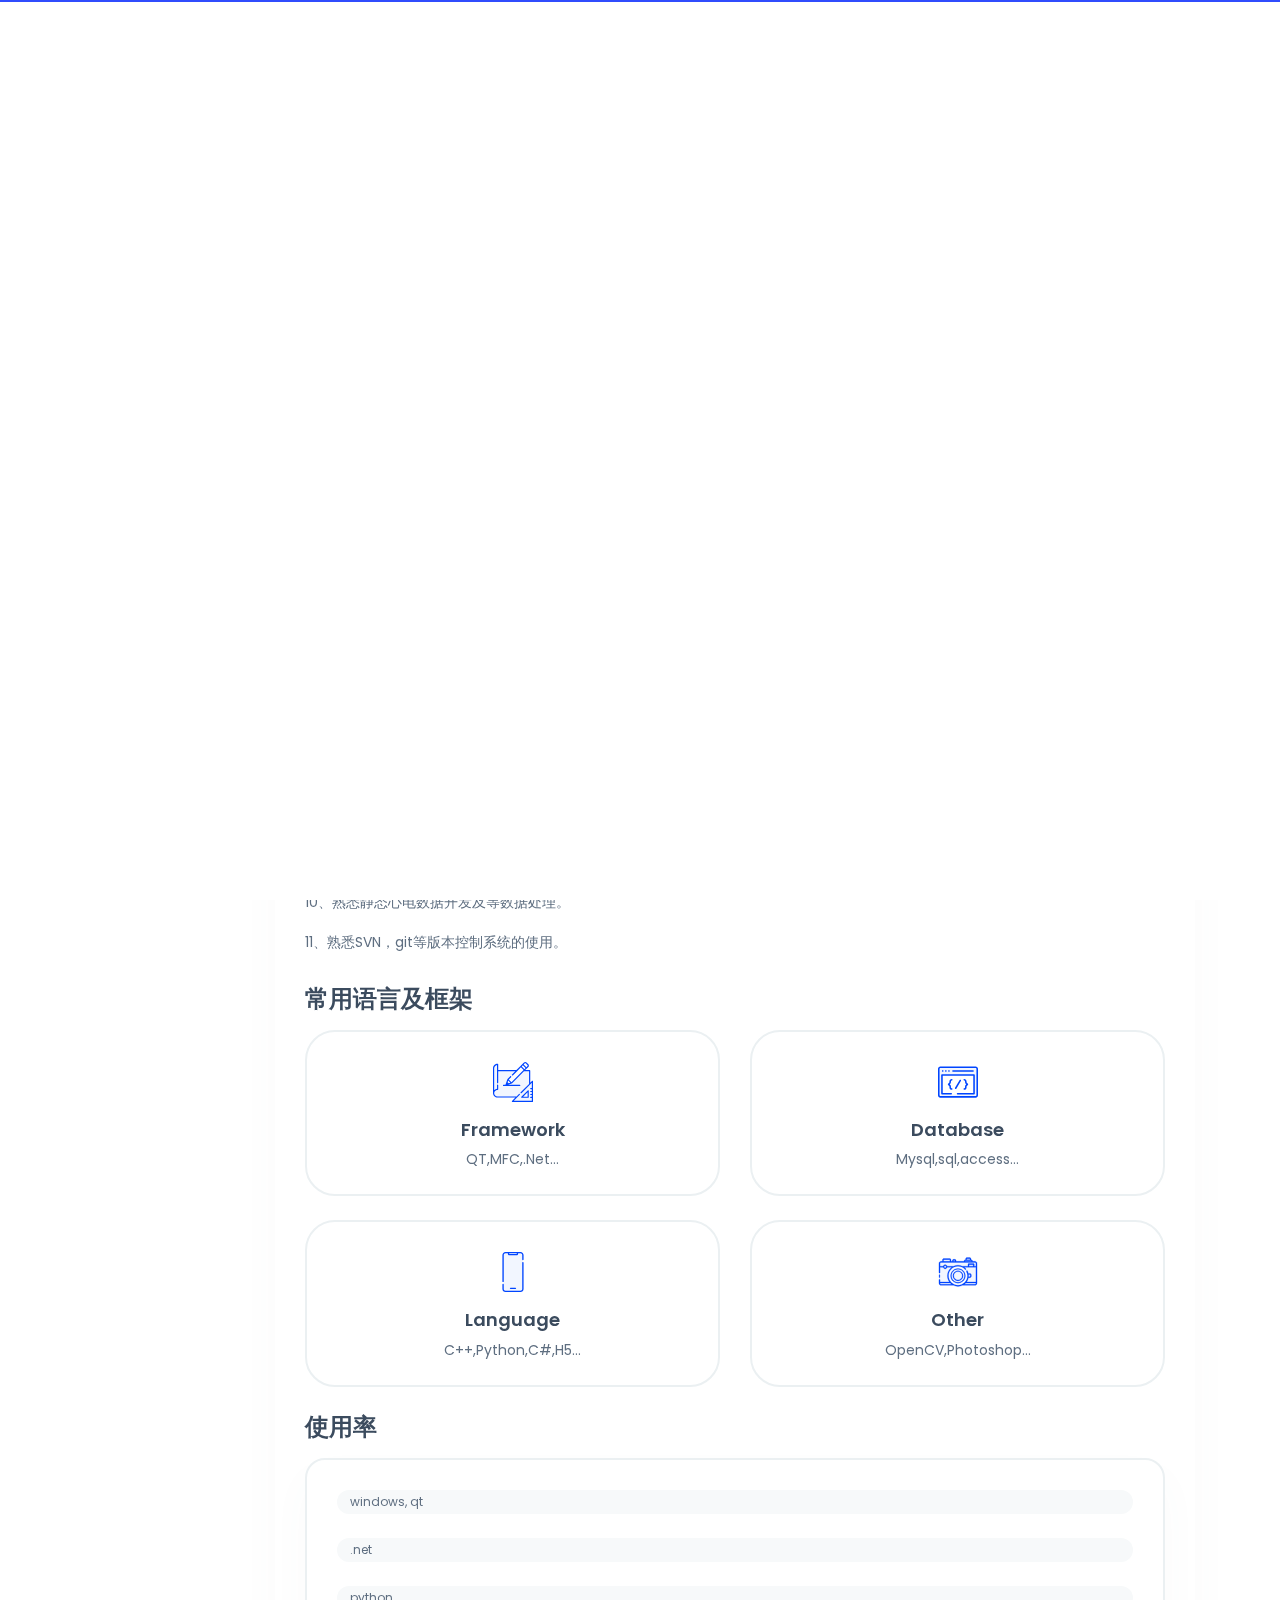
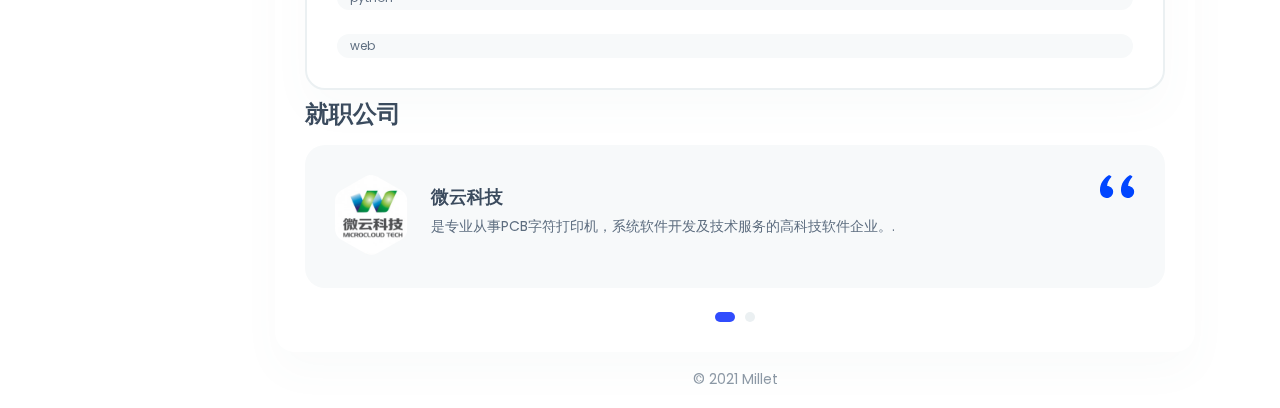
==== commit 54bb1a62: "update" ====
--- a/index.html
+++ b/index.html
@@ -94,8 +94,8 @@
 				    <div class="sidebar box sticky-column">
 	                    <ul class="nav">
                             <li class="nav__item"><a class="active" href="index.html"><i class="icon-user"></i>简单介绍</a></li>
-							<li class="nav__item"><a href="resume.html"><i class="icon-file-text"></i>教育经历</a></li>
                             <li class="nav__item"><a href="works.html"><i class="icon-codesandbox"></i>工作经历</a></li>
+							<li class="nav__item"><a href="education.html"><i class="icon-file-text"></i>教育经历</a></li>
 							</a></li>
                         </ul>
 					</div>
@@ -139,7 +139,7 @@
 							        <div class="case-item">
 									    <img class="case-item__icon" src="assets/icons/icon-design.svg" alt="" />
 										<div>
-									        <h3 class="title title--h4">Windows</h3>
+									        <h3 class="title title--h4">Framework</h3>
 										    <p class="case-item__caption">QT,MFC,.Net...</p>
 										</div>	
 									</div>
